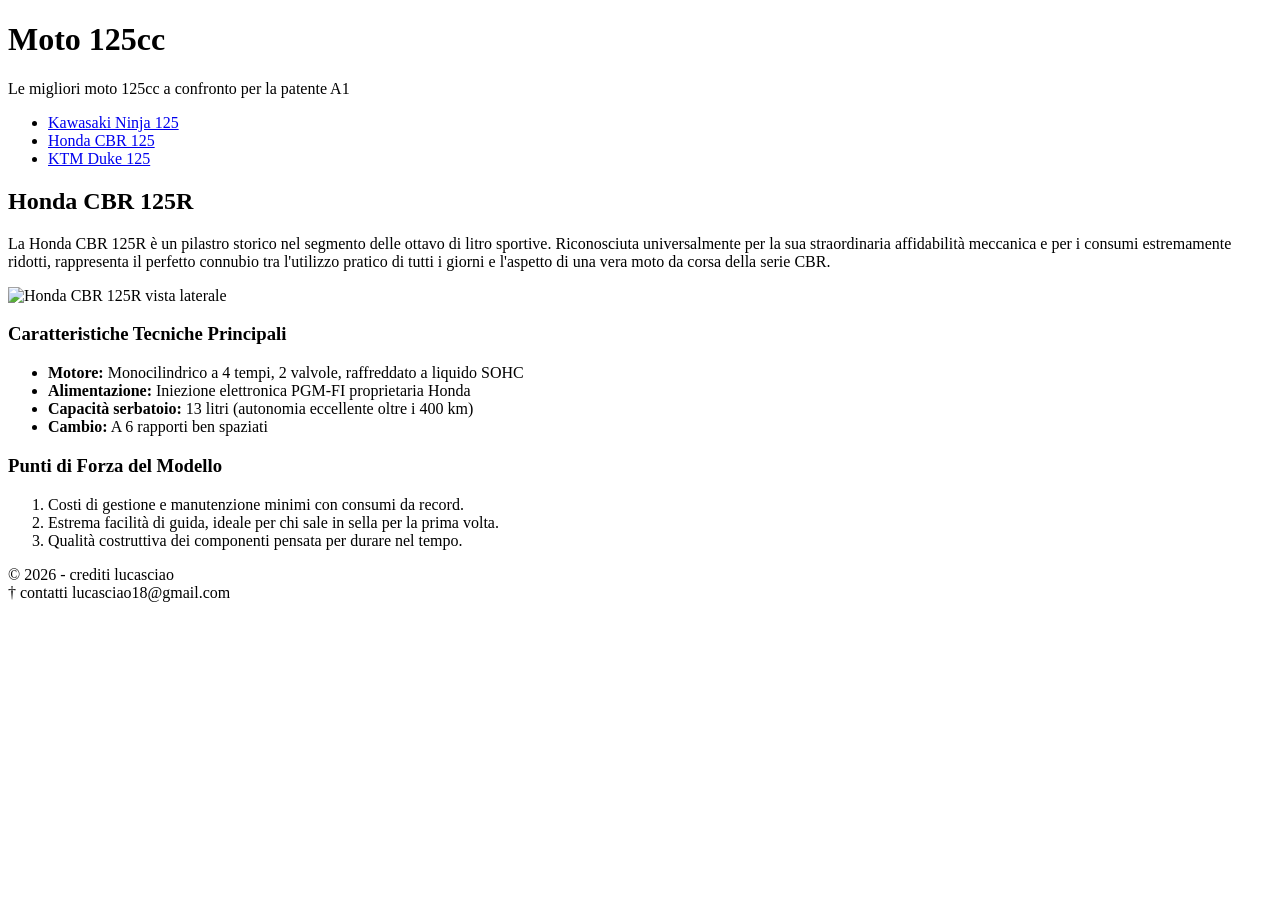
==== honda.html @ 63482e20 "Add files via upload" ====
<!DOCTYPE html>
<html lang="it">
<head>
<meta charset="UTF-8">
<meta name="viewport" content="width=device-width, initial-scale=1.0">
<title>Honda CBR 125 - Passione Moto 125</title>
<link rel="stylesheet" href="css/style.css">
</head>
<body>
    <body class="honda"></body>
<header>
<h1>Moto 125cc</h1>
<p>Le migliori moto 125cc a confronto per la patente A1</p>
</header>
<nav>
<ul>
<li><a href="index.html">Kawasaki Ninja 125</a></li>
<li><a href="honda.html" class="active">Honda CBR 125</a></li>
<li><a href="ktm.html">KTM Duke 125</a></li>
</ul>
</nav>
<main>
<h2>Honda CBR 125R</h2>
<p>La Honda CBR 125R è un pilastro storico nel segmento delle ottavo di litro sportive.
Riconosciuta universalmente per la sua straordinaria affidabilità meccanica e per i consumi
estremamente ridotti, rappresenta il perfetto connubio tra l'utilizzo pratico di tutti i giorni
e l'aspetto di una vera moto da corsa della serie CBR.</p>
<img src="img/honda.jpg" alt="Honda CBR 125R vista laterale" class="bike-img">
<h3>Caratteristiche Tecniche Principali</h3>
<ul>
<li><strong>Motore:</strong> Monocilindrico a 4 tempi, 2 valvole, raffreddato a
liquido SOHC</li>
<li><strong>Alimentazione:</strong> Iniezione elettronica PGM-FI proprietaria
Honda</li>
<li><strong>Capacità serbatoio:</strong> 13 litri (autonomia eccellente oltre i 400
km)</li>
<li><strong>Cambio:</strong> A 6 rapporti ben spaziati</li>
</ul>
<h3>Punti di Forza del Modello</h3>
<ol>
<li>Costi di gestione e manutenzione minimi con consumi da record.</li>
<li>Estrema facilità di guida, ideale per chi sale in sella per la prima volta.</li>
<li>Qualità costruttiva dei componenti pensata per durare nel tempo.</ol>
</ol>
</main>
<footer>
<p>&copy; 2026 - crediti lucasciao <br>
    &dagger; contatti lucasciao18@gmail.com
</footer>


</body>
</html>
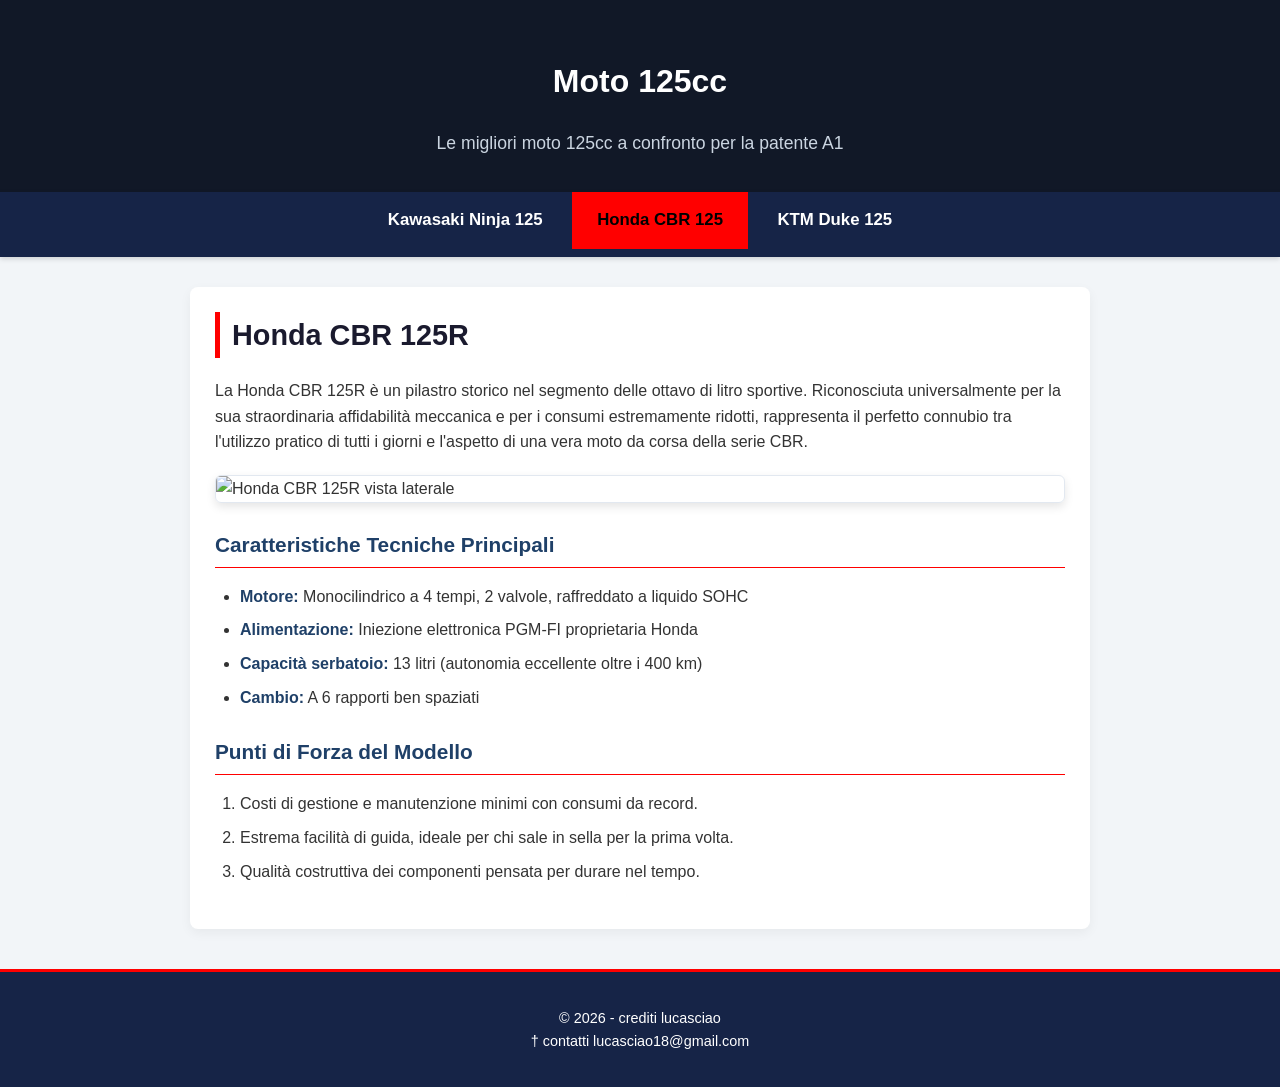
==== commit dbcd5b05: "Update honda.html" ====
--- a/honda.html
+++ b/honda.html
@@ -4,7 +4,7 @@
 <meta charset="UTF-8">
 <meta name="viewport" content="width=device-width, initial-scale=1.0">
 <title>Honda CBR 125 - Passione Moto 125</title>
-<link rel="stylesheet" href="css/style.css">
+<link rel="stylesheet" href="style.css">
 </head>
 <body>
     <body class="honda"></body>
@@ -50,4 +50,4 @@
 
 
 </body>
-</html>+</html>
--- a/style.css
+++ b/style.css
@@ -0,0 +1,171 @@
+/* ==========================================================================
+   1. RESET DI BASE E TIPOGRAFIA
+   ========================================================================== */
+body {
+    font-family: 'Segoe UI', Tahoma, Geneva, Verdana, sans-serif;
+    line-height: 1.6;
+    margin: 0;
+    padding: 0;
+    background-color: #f2f5f8;
+    color: #333333;
+}
+
+/* ==========================================================================
+   2. CONFIGURAZIONE VARIABILI DI COLORE (Tema dinamico per Marca)
+   ========================================================================== */
+body.pagina-kawasaki { --colore-tema: #32cd32; } /* Verde */
+body.honda    { --colore-tema: #ff0000; } /* Rosso */
+body.ktm      { --colore-tema: #ff6600; } /* Arancione */
+
+/* ==========================================================================
+   3. STRUTTURA E COMPONENTI SEMANTICI (Header, Nav, Main, Footer)
+   ========================================================================== */
+
+/* Header */
+
+   header {
+    background-color: #111827; /* Nero Carbonio */
+    color: #ffffff;
+    text-align: center;
+    padding: 35px 20px;
+}
+}
+
+header h1 {
+    margin: 0;
+    font-size: 2.2rem;
+    letter-spacing: 1px;
+    color: var(--colore-tema); /* Si colora automaticamente */
+    transition: color 0.3s ease;
+}
+
+header p {
+    margin: 8px 0 0 0;
+    font-size: 1.1rem;
+    color: #cbd5e1; /* Schiarito per correggere il contrasto sul fondo scuro */
+}
+
+/* Barra di Navigazione */
+nav {
+    background-color: #162447;
+    position: sticky;
+    top: 0;
+    z-index: 1000;
+    box-shadow: 0 2px 5px rgba(0,0,0,0.15);
+}
+
+nav ul {
+    list-style-type: none;
+    margin: 0;
+    padding: 0;
+    text-align: center;
+}
+
+nav ul li {
+    display: inline-block;
+}
+
+nav ul li a {
+    display: block;
+    color: #ffffff;
+    text-align: center;
+    padding: 15px 25px;
+    text-decoration: none;
+    font-weight: bold;
+    font-size: 1.05rem;
+    transition: background-color 0.3s ease, color 0.3s ease; /* Transizione fluida */
+}
+
+/* Elemento Contenuto Principale */
+main {
+    max-width: 850px;
+    margin: 30px auto;
+    padding: 25px;
+    background-color: #ffffff;
+    border-radius: 8px;
+    box-shadow: 0 4px 12px rgba(0,0,0,0.05);
+}
+
+/* Piè di Pagina */
+footer {
+    background-color: #162447;
+    color: #ffffff; /* Modificato in bianco per renderlo leggibile */
+    text-align: center;
+    padding: 20px;
+    font-size: 0.9rem;
+    margin-top: 40px;
+    border-top: 3px solid var(--colore-tema); /* Si colora automaticamente */
+    transition: border-color 0.3s ease;
+}
+
+/* ==========================================================================
+   4. GESTIONE ELEMENTI INTERNI (Titoli, Liste, Immagini)
+   ========================================================================== */
+main h2 {
+    color: #1a1a2e;
+    font-size: 1.8rem;
+    border-left: 5px solid var(--colore-tema); /* Si colora automaticamente */
+    padding-left: 12px;
+    margin-top: 0;
+    margin-bottom: 20px;
+    transition: border-color 0.3s ease;
+}
+
+main h3 {
+    color: #1f4068;
+    font-size: 1.3rem;
+    margin-top: 25px;
+    margin-bottom: 12px;
+    border-bottom: 1px solid var(--colore-tema); /* Si colora automaticamente */
+    padding-bottom: 6px;
+    transition: border-color 0.3s ease;
+}
+
+.bike-img {
+    display: block;
+    max-width: 100%;
+    height: auto;
+    margin: 20px auto;
+    border-radius: 6px;
+    box-shadow: 0 4px 10px rgba(0,0,0,0.1);
+    border: 1px solid #e2e8f0;
+}
+
+ul, ol {
+    padding-left: 25px;
+    margin-bottom: 20px;
+}
+
+li {
+    margin-bottom: 8px;
+}
+
+li strong {
+    color: #1f4068;
+}
+
+/* ==========================================================================
+   5. LOGICA DI NAVIGAZIONE AVANZATA (Pulsante Attivo e Hover Selettivi)
+   ========================================================================== */
+
+/* Stato Attivo: Prende automaticamente il colore della pagina corrente */
+nav ul li a.active {
+    background-color: var(--colore-tema);
+    color: #000000;
+}
+
+/* Effetti Hover Dinamici: Colore specifico per ogni tasto in qualsiasi pagina */
+nav ul li a[href="kawasaki.html"]:hover {
+    background-color: #32cd32;
+    color: #000000;
+}
+
+nav ul li a[href="honda.html"]:hover {
+    background-color: #ff0000;
+    color: #000000;
+}
+
+nav ul li a[href="ktm.html"]:hover {
+    background-color: #ff6600;
+    color: #000000;
+}
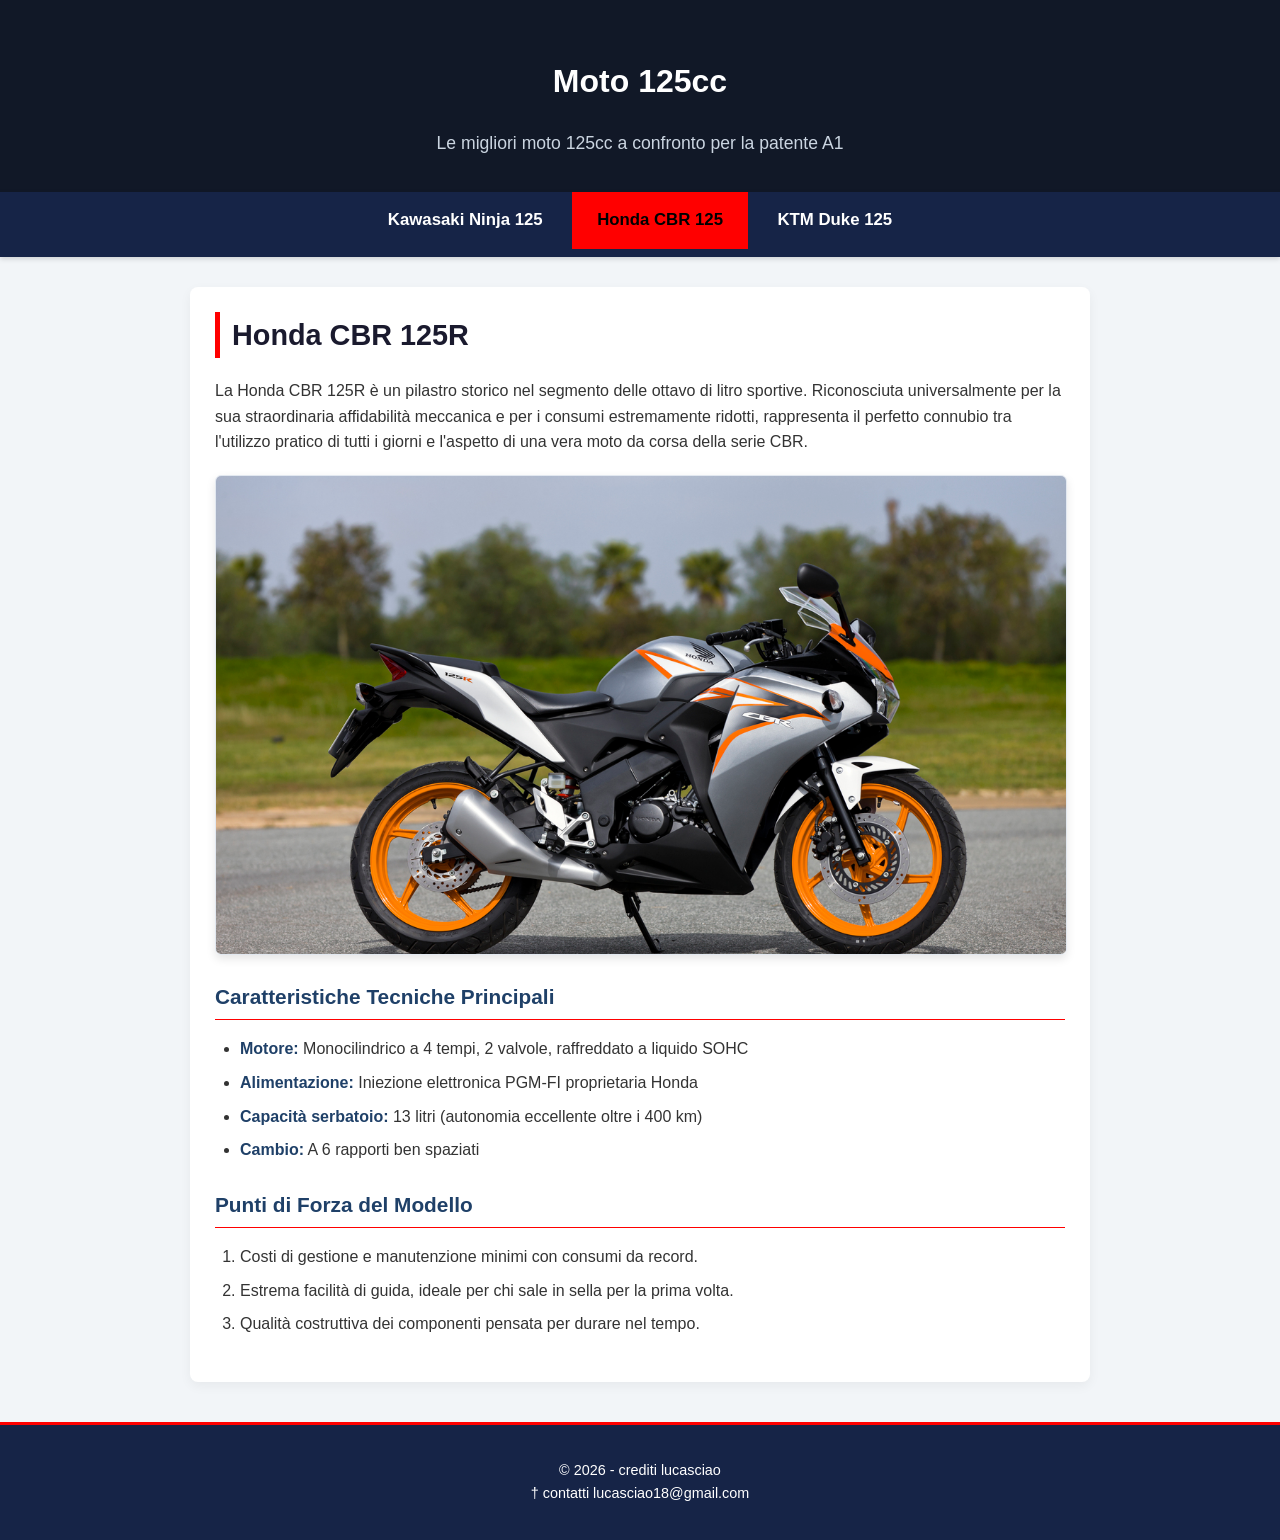
==== commit 49a6c52b: "Update honda.html" ====
--- a/honda.html
+++ b/honda.html
@@ -25,7 +25,7 @@
 Riconosciuta universalmente per la sua straordinaria affidabilità meccanica e per i consumi
 estremamente ridotti, rappresenta il perfetto connubio tra l'utilizzo pratico di tutti i giorni
 e l'aspetto di una vera moto da corsa della serie CBR.</p>
-<img src="img/honda.jpg" alt="Honda CBR 125R vista laterale" class="bike-img">
+<img src="honda.jpg" alt="Honda CBR 125R vista laterale" class="bike-img">
 <h3>Caratteristiche Tecniche Principali</h3>
 <ul>
 <li><strong>Motore:</strong> Monocilindrico a 4 tempi, 2 valvole, raffreddato a
